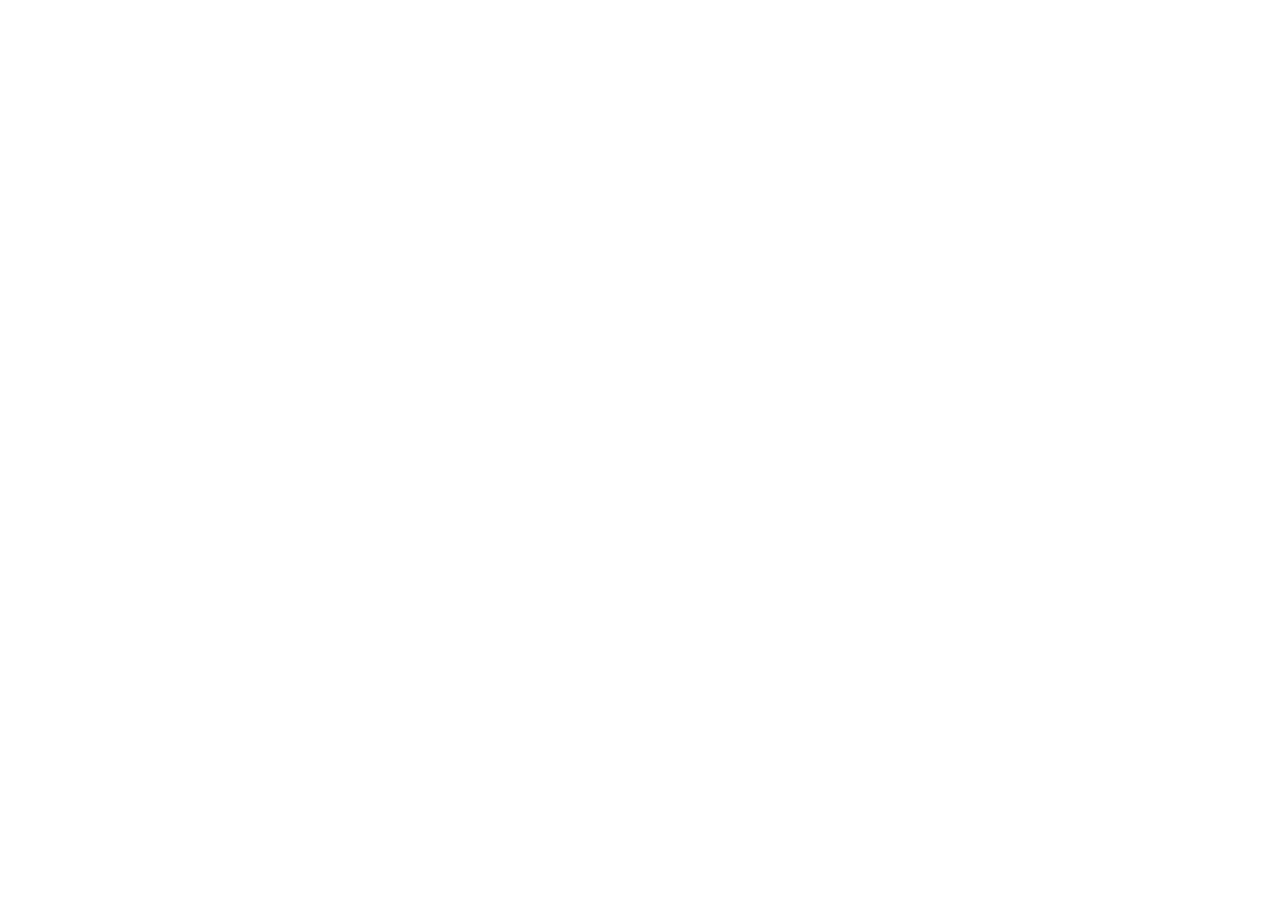
==== Admin.html @ 84615192 "added project files" ====
<!DOCTYPE html>
<html lang="en">
<head>
    <meta charset="UTF-8">
    <meta name="viewport" content="width=device-width, initial-scale=1.0">
    <title>Admin | Asgardian Library</title>
    <link rel="stylesheet" href="Admin.css">
</head>
<body>
    <script src ="Admin.js"></script>
</body>
</html>
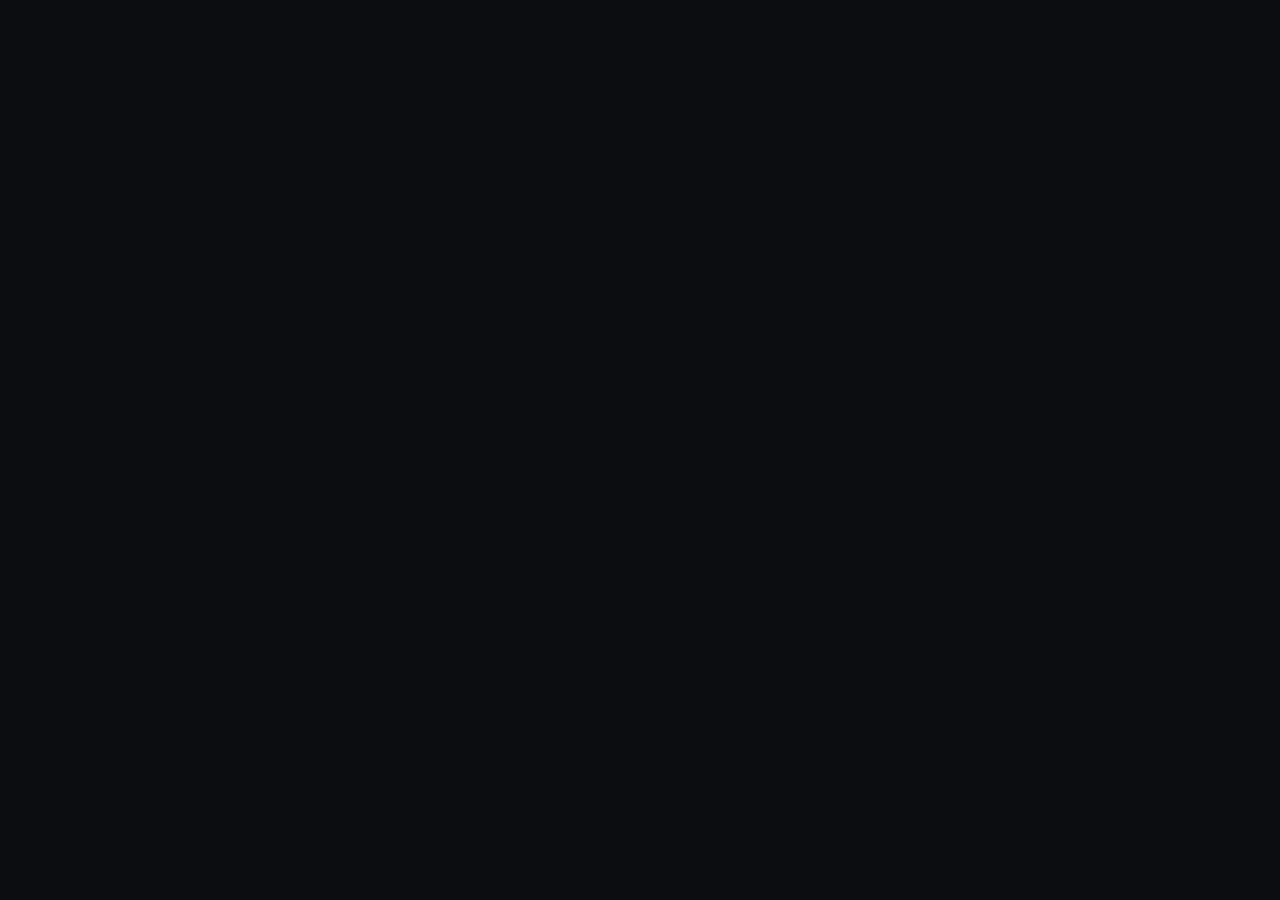
==== commit 0e959522: "new changes in the home and the main page" ====
--- a/Admin.html
+++ b/Admin.html
@@ -4,7 +4,7 @@
     <meta charset="UTF-8">
     <meta name="viewport" content="width=device-width, initial-scale=1.0">
     <title>Admin | Asgardian Library</title>
-    <link rel="stylesheet" href="Admin.css">
+    <link rel="stylesheet" href="Style.css">
 </head>
 <body>
     <script src ="Admin.js"></script>
--- a/Style.css
+++ b/Style.css
@@ -0,0 +1,92 @@
+:root {
+  --bg: #0c0d10;
+  --bg-soft: #121419;
+  --panel: #17191f;
+  --panel-light: #20232a;
+  --text: #f1eee7;
+  --muted: #aaa7a0;
+  --gold: #c7a76b;
+  --gold-light: #e1c990;
+  --line: rgba(255,255,255,.09);
+  --danger: #e57979;
+  --shadow: 0 25px 70px rgba(0,0,0,.45);
+}
+body {
+    background-color: var(--bg);
+    color: var(--text);
+    font-family: Georgia, "Times New Roman", serif;
+}
+a{
+    text-decoration: none;
+}
+.navBar{
+    height: 82px;
+    padding: 0 3%;
+    display: flex;
+    align-items: center;
+    justify-content: space-between;
+    border-bottom: 1px solid rgb(172, 169, 158);
+    background: rgba(12,13,16,0.9);
+    backdrop-filter: blur(14px);
+    position: sticky;
+    top: 0;
+    z-index: 20;
+}
+.navBar:hover{
+    border-bottom: 1px solid #c7a76b ;
+}
+
+.library_title{
+    display: flex;
+    align-items: center;
+    gap: 12px;
+    color: var(--text);
+    font-size: 22px;
+    font-weight: bold;
+    letter-spacing: .03em;
+}
+.brand_mark{
+    color: #c7a76b;
+    font-size: 30px;
+    margin-top: -4px;
+}
+
+.user_inditity{
+    display: flex;
+    align-items: center;
+    gap: 10px;
+}
+
+.btn {
+  border: 1px solid transparent;
+  border-radius: 6px;
+  padding: 11px 19px;
+  color: var(--text);
+  transition: .2s ease;
+}
+
+.loginBtn{
+    background: var(--gold);
+    color: #15130f;
+    font-weight: bold;
+    font-family: Georgia, "Times New Roman", serif;
+}
+
+.loginBtn:hover{
+    background: var(--gold-light);
+    transform: translateY(-2px);
+}
+
+.btn_loginBtn,.btn_king,.btn_favorites,.btn_personal{
+    text-decoration: none;
+    border: 1px solid transparent;
+    border-radius: 6px;
+    padding: 11px 19px;
+    color: white;
+    transition: .2s ease;
+    background-color:   rgba(12,13,16,0.9);}
+    .btn_loginBtn:hover,.btn_king:hover,.btn_favorites:hover,.btn_personal:hover{
+    transform: translateY(-2px);
+    background-color:  #c7a76b;
+}
+
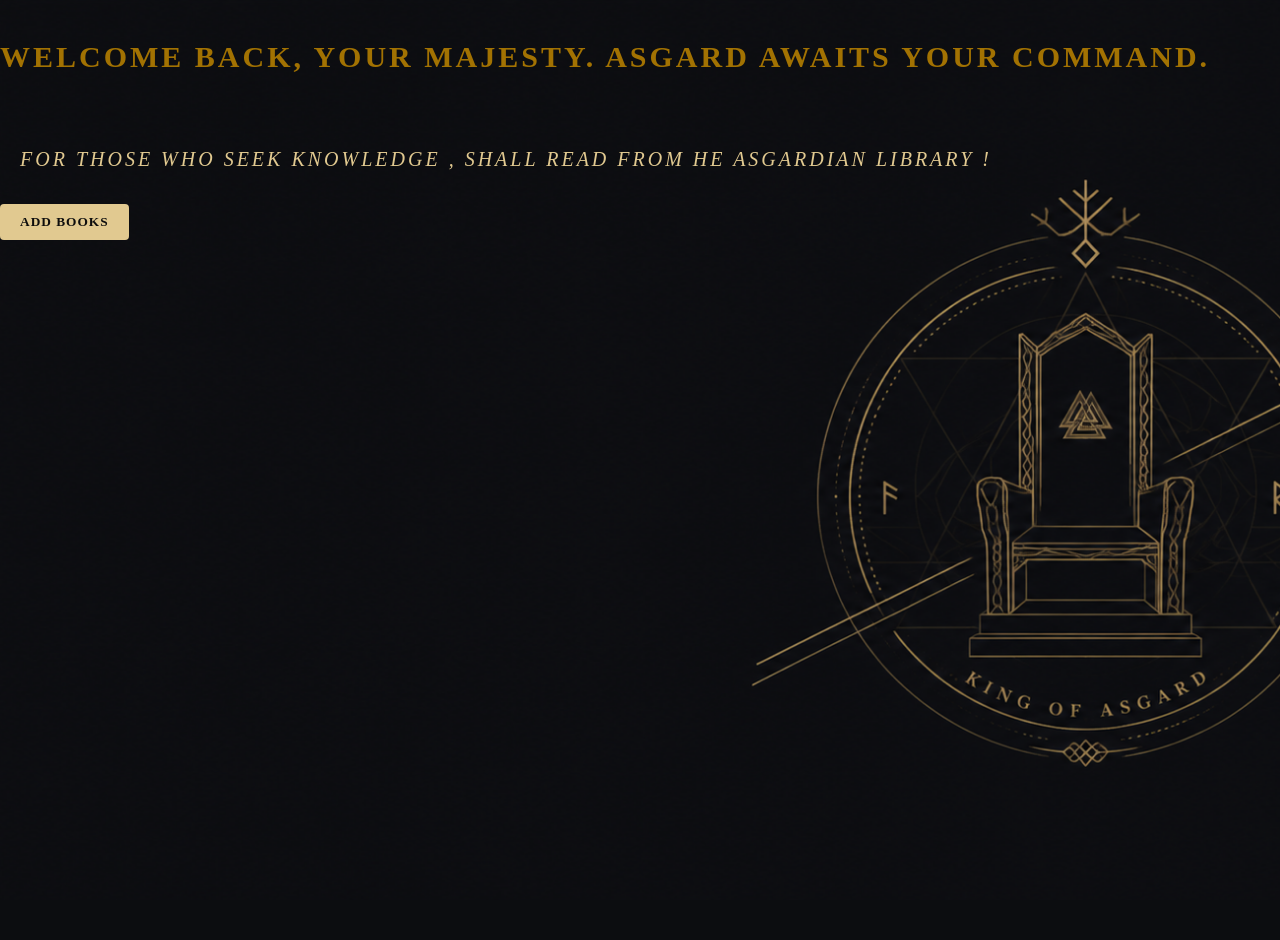
==== commit 7e28012f: "some shitty design" ====
--- a/Admin.html
+++ b/Admin.html
@@ -6,7 +6,38 @@
     <title>Admin | Asgardian Library</title>
     <link rel="stylesheet" href="Style.css">
 </head>
-<body>
+<body id="admin_body">
+
+<h4 style="font-family: Georgia, 'Times New Roman', Times, serif;
+color: #a27202;
+  font-size: 30px;
+  font-weight: 700;
+  font-display: block ;
+  text-transform: uppercase;
+  letter-spacing: 3px;">
+Welcome back, Your Majesty. Asgard awaits your command.<br><br>
+
+</h4>
+<h5 style="font-family: Georgia, 'Times New Roman', Times, serif; color: var(--gold-color, #e1c990); font-size: 20px;margin-left: 20px; font-style: oblique; font-weight: 70; text-transform: uppercase; letter-spacing: 3px;">
+ For Those Who Seek Knowledge , Shall read from he Asgardian Library !
+</h5>
+
+<button onclick="toggleRealmTheme()" style="
+  padding: 10px 20px;
+  background-color: #e1c990;
+  color: #0d0d0d;
+  border: none;
+  border-radius: 4px;
+  font-family: Georgia, serif;
+  font-weight: bold;
+  cursor: pointer;
+  text-transform: uppercase;
+  letter-spacing: 1px;
+">
+add books
+</button>
+
+
     <script src ="Admin.js"></script>
 </body>
 </html>
--- a/Style.css
+++ b/Style.css
@@ -1,92 +1,1260 @@
+/* =========================================================
+   1. ROOT VARIABLES
+   ========================================================= */
+
 :root {
-  --bg: #0c0d10;
-  --bg-soft: #121419;
-  --panel: #17191f;
-  --panel-light: #20232a;
-  --text: #f1eee7;
-  --muted: #aaa7a0;
-  --gold: #c7a76b;
-  --gold-light: #e1c990;
-  --line: rgba(255,255,255,.09);
-  --danger: #e57979;
-  --shadow: 0 25px 70px rgba(0,0,0,.45);
+    --bg: #0c0d10;
+    --bg-soft: #121419;
+    --panel: #17191f;
+    --panel-light: #20232a;
+    --text: #f1eee7;
+    --muted: #aaa7a0;
+    --gold: #c7a76b;
+    --gold-light: #e1c990;
+    --line: rgba(255, 255, 255, .09);
+    --danger: #e57979;
+    --shadow: 0 25px 70px rgba(0, 0, 0, .45);
+}
+
+
+#username{
+    color: #c7a76b ; 
+    font-family: Georgia, 
+    'Times New Roman', Times, serif; 
+    margin-bottom: -40px;
+    margin-left: 390px;
+     font-size: 32px; 
+     border-radius: 20px;
+     border-color: #c7a76b;
+    display: block;
+}
+#Email{
+    color: #c7a76b ; 
+    font-family: Georgia, 
+    'Times New Roman', Times, serif; 
+    margin-bottom: -40px;
+    margin-left: 390px;
+     font-size: 32px; 
+     border-radius: 20px;
+     border-color: #c7a76b;
+    display: block;
+}
+.box_info_personal{
+    margin-top: 8px;
+    margin-left: 570px;
+    height: auto ;
+        width: 360px;
+    padding: 10px 15px;
+    border: 1px solid #966b00;
+    border-radius: 3px;
+    background: #111214;
+    color: #5c4009;
+    font-family: Georgia, serif
+}
+#admin_body{
+    width: 100%;
+  min-height: 100vh;
+  background-image: 
+    linear-gradient(rgba(0, 0, 0, 0.4), rgba(0, 0, 0, 0.6));
+     background-size: cover;
+    background-position: center;
+    background-repeat: no-repeat;
+    background-attachment: fixed;
+    background-image: url("material/ChatGPT Image Aug 19, 2026, 08_58_14 PM.png");
+}
+.personal_info_page{
+
+    background-image:url("material/new personal.png");
+    background-size: cover;
+    background-position: center;
+    background-repeat: no-repeat;
+    background-attachment: fixed;
 }
 body {
+    margin: 0;
     background-color: var(--bg);
     color: var(--text);
     font-family: Georgia, "Times New Roman", serif;
 }
-a{
+
+a {
     text-decoration: none;
 }
-.navBar{
+
+.navBar {
     height: 82px;
     padding: 0 3%;
+
     display: flex;
     align-items: center;
     justify-content: space-between;
-    border-bottom: 1px solid rgb(172, 169, 158);
-    background: rgba(12,13,16,0.9);
+
+    border-bottom: 1px solid var(--line);
+    background: rgba(12, 13, 16, 0.4);
     backdrop-filter: blur(14px);
+
     position: sticky;
     top: 0;
     z-index: 20;
-}
-.navBar:hover{
-    border-bottom: 1px solid #c7a76b ;
-}
-
-.library_title{
+
+    transition: 0.4s ease;
+}
+
+.navBar:hover {
+    border-bottom: 1px solid var(--gold-light);
+}
+
+.library_title {
     display: flex;
     align-items: center;
     gap: 12px;
+
     color: var(--text);
     font-size: 22px;
     font-weight: bold;
-    letter-spacing: .03em;
-}
-.brand_mark{
+    letter-spacing: 0.03em;
+}
+
+.brand_mark {
     color: #c7a76b;
     font-size: 30px;
     margin-top: -4px;
 }
 
-.user_inditity{
+.user_inditity {
     display: flex;
     align-items: center;
     gap: 10px;
 }
 
+
+/* Navbar buttons container */
+
+.nav-actions {
+    display: flex;
+    align-items: center;
+    gap: 12px;
+    padding: 10px;
+}
+
+
+/* Circular navbar buttons */
+
+.nav-btn {
+    width: 44px;
+    height: 44px;
+
+    border-radius: 50%;
+    border: 1px solid #222226;
+
+    background-color: transparent;
+    color: #e0e0e0;
+
+    display: flex;
+    align-items: center;
+    justify-content: center;
+
+    cursor: pointer;
+    outline: none;
+
+    transition:
+        border-color 0.25s ease,
+        color 0.25s ease,
+        box-shadow 0.25s ease;
+}
+
+.nav-icon {
+    width: 18px;
+    height: 18px;
+}
+
+.nav-btn:hover {
+    border-color: #f3cf7a;
+    color: #f3cf7a;
+    box-shadow: 0 0 8px rgba(243, 207, 122, 0.15);
+}
+
+
+/* =========================================================
+   5. GENERAL BUTTONS
+   ========================================================= */
+
 .btn {
-  border: 1px solid transparent;
-  border-radius: 6px;
-  padding: 11px 19px;
-  color: var(--text);
-  transition: .2s ease;
-}
-
-.loginBtn{
+    border: 1px solid transparent;
+    border-radius: 6px;
+    padding: 11px 19px;
+    color: var(--text);
+    transition: .2s ease;
+}
+
+
+/* Login button */
+
+.loginBtn {
     background: var(--gold);
     color: #15130f;
+
     font-weight: bold;
     font-family: Georgia, "Times New Roman", serif;
 }
 
-.loginBtn:hover{
+.loginBtn:hover {
     background: var(--gold-light);
-    transform: translateY(-2px);
-}
-
-.btn_loginBtn,.btn_king,.btn_favorites,.btn_personal{
+    transform: translateY(-1px);
+}
+
+.registerBtn {
+    background: var(--gold);
+    color: #15130f;
+
+    font-weight: bold;
+    font-family: Georgia, "Times New Roman", serif;
+}
+
+.registerBtn:hover {
+    background: var(--gold-light);
+    transform: translateY(-1px);
+}
+
+.king {
+    background: transparent;
+    border-color: var(--line);
+
+    font-family: Georgia, "Times New Roman", serif;
+    letter-spacing: 0.8px;
+}
+
+.king:hover {
+    border-color: var(--gold);
+    color: var(--gold-light);
+    transform: translateY(-1px);
+}
+
+.buttons {
+    display: flex;
+    justify-content: center;
+    gap: 50px;
+}
+
+.btn_loginBtn {
     text-decoration: none;
     border: 1px solid transparent;
     border-radius: 6px;
+
     padding: 11px 19px;
-    color: white;
-    transition: .2s ease;
-    background-color:   rgba(12,13,16,0.9);}
-    .btn_loginBtn:hover,.btn_king:hover,.btn_favorites:hover,.btn_personal:hover{
+
+    color: #15130f;
+    background-color: var(--gold);
+
+    font-family: Georgia, "Times New Roman", serif;
+    font-weight: bold;
+
+    margin-left: 390px;
+    margin-bottom: 2px;
+
+    transition: 0.2s ease;
+}
+
+
+.btn_loginBtn:hover {
+    color: #15130f;
+    background-color: var(--gold-light);
+    transform: translateY(-1px);
+}
+
+
+
+
+/* =========================================================
+6. MAIN PAGE / HERO
+========================================================= */
+
+.hero {
+    margin-top: 80px;
+    margin-left: 120px;
+
+    font-size: 40px;
+
+    display: flex;
+}
+
+.golden_txt {
+    color: var(--gold);
+
+    font-family: Arial, sans-serif;
+    font-size: 0.72rem;
+
+    letter-spacing: 0.22em;
+    font-weight: 700;
+}
+
+.main_heading {
+    margin-top: 0;
+
+    color: var(--text);
+
+    font-size: 100px;
+    font-weight: bold;
+
+    letter-spacing: -3px;
+}
+
+h1 span {
+    color: var(--gold);
+}
+
+.hero-text {
+    margin-top: -40px;
+
+    color: var(--muted);
+    font-size: 16px;
+}
+
+
+/* Mjolnir */
+
+.mjolnir_img {
+    width: 550px;
+    height: 550px;
+
+    margin-top: 0;
+    margin-left: 70px;
+
+    animation: fadeIn 2s ease-in-out;
+
+    transform: rotate(-15deg);
+}
+
+
+/* Explore button */
+
+.ExploreBtn {
+    display: inline-block;
+
+    text-decoration: none;
+
+    padding: 14px 24px;
+    margin-bottom: 100px;
+}
+
+
+/* =========================================================
+7. HOOK SECTION
+   ========================================================= */
+
+.hook {
+    max-width: 100%;
+
+    box-sizing: border-box;
+
+    display: flex;
+
+    margin-bottom: 100px;
+
+    background-color: var(--bg-soft);
+
+    border-top: 1px solid var(--line);
+    border-bottom: 1px solid var(--line);
+}
+
+.hook h2 {
+    margin-top: 5px;
+    margin-left: 100px;
+    margin-right: 0;
+    margin-bottom: 60px;
+
+    font-size: 40px;
+}
+
+.hook p {
+    margin: 60px 100px 0;
+}
+
+.hook_right {
+    flex: 1;
+    min-width: 0;
+
+    padding-top: 40px;
+    padding-left: 200px;
+
+    color: var(--muted);
+
+    font-size: 16px;
+    word-spacing: 2px;
+}
+
+
+/* =========================================================
+8. LOGIN PAGE
+========================================================= */
+
+#login_page {
+    animation: fadeIn 1.5s ease-in;
+
+    background-image:
+        linear-gradient(rgba(0, 0, 0, 0.5)),
+        url("material/LogIN.BG.jpeg");
+}
+
+/* Login header */
+
+.login_header {
+    color: var(--gold);
+
+    font-family: Georgia, "Times New Roman", serif;
+    font-size: 70px;
+    font-weight: 70;
+    text-align: center;
+}
+
+
+/* Login information container */
+
+.login_info {
+    margin-top: 100px;
+    text-align: center;
+}
+
+
+/* Login form */
+
+.login {
+    border-radius: 6px;
+}
+
+.login_main {
+
+    margin-left: 70px;
+    margin-top: -10px;
+
+    padding: 10px 36px;
+
+    border: 1px solid var(--gold);
+    border-radius: 10px;
+
+    box-sizing: border-box;
+
+    background-color: rgba(0, 0, 0, .5);
+    color: var(--gold);
+
+    font-family: Georgia, "Times New Roman", serif;
+    font-size: 15px;
+
+    transition: 0.2s ease;
+}
+
+.login_main:hover {
+    background-color: var(--gold);
+    color: var(--bg);
     transform: translateY(-2px);
-    background-color:  #c7a76b;
-}
-
+}
+
+
+/* Email and password labels */
+
+#text_email,
+#text_pass {
+    color: var(--gold-light);
+
+    font-family: Georgia, "Times New Roman", serif;
+    font-size: 20px;
+    font-weight: 100;
+
+    margin-right: 200px;
+}
+
+#text_pass {
+    margin-left: 30px;
+}
+
+
+/* Email and password inputs */
+
+#email,
+#pass {
+    font-size: 15px;
+
+    background-color: var(--bg);
+
+    border: 1px solid var(--muted);
+
+    border-radius: 10px;
+
+    padding: 10px 36px;
+
+    box-sizing: border-box;
+
+    color: var(--gold);
+
+    transition: 0.2s ease;
+
+    margin-top: 10px;
+}
+
+
+/* Submit button */
+
+#sub_btn {
+    padding: 10px 36px;
+
+    border: 1px solid var(--gold);
+    border-radius: 10px;
+
+    box-sizing: border-box;
+
+    background-color: var(--gold);
+    color: var(--bg);
+
+    font-family: Georgia, "Times New Roman", serif;
+    font-size: 15px;
+    font-weight: bold;
+
+    transition: 0.2s ease;
+
+    margin-top: 50px;
+}
+
+
+/* Login hover effects */
+
+#email:hover,
+#pass:hover,
+#sub_btn:hover {
+    border-color: var(--gold-light);
+    transform: translateY(-1px);
+    background-color: var(--gold-light);
+}
+
+#email:hover,
+#pass:hover{
+    background-color: var(--bg);
+}
+
+
+.nav-actions {
+    display: flex;
+    align-items: center;
+    gap: 12px;
+    /* Matches your navbar dark background */
+    padding: 10px;
+}
+
+/* Circular Icon Button Default State */
+.nav-btn {
+    width: 44px;
+    height: 44px;
+    border-radius: 50%;
+    background-color: transparent;
+    border: 1px solid #222226;
+    /* Subtle dark border when inactive */
+    color: #e0e0e0;
+    /* Default off-white icon color */
+    display: flex;
+    align-items: center;
+    justify-content: center;
+    cursor: pointer;
+    outline: none;
+    transition: 0.2s ease;
+}
+
+.nav-icon {
+    width: 18px;
+    height: 18px;
+}
+
+/* Gold Hover State */
+.nav-btn:hover {
+    border-color: #f3cf7a;
+    /* Asgardian gold border color */
+    color: #f3cf7a;
+    /* Icon color turns gold */
+    box-shadow: 0 0 8px rgba(243, 207, 122, 0.15);
+    /* Soft gold glow */
+}
+
+
+
+/* =========================================================
+9. register page style
+========================================================= */
+
+
+.register-overlay {
+    animation: fadeIn 1.5s ease-in;
+    width: 100%;
+    height: 100vh;
+    background-image: url("Material/LogIN.BG.jpeg");
+    background-size: cover;
+    background-position: center;
+    display: flex;
+    justify-content: center;
+    align-items: center;
+}
+
+.register-box {
+    width: 400px;
+    padding: 35px;
+    color: var(--text);
+    background-color: rgba(0, 0, 0, 0.8);
+    border-radius: 10px;
+    box-shadow: var(--shadow);
+}
+
+.register-sub {
+    color: var(--gold-light);
+    font-size: 14px;
+    font-weight: bold;
+
+    letter-spacing: 2px;
+    margin-bottom: 15px;
+}
+
+.register-box h1 {
+    font-size: 40px;
+    margin-bottom: 15px;
+}
+
+.register-desc {
+    color: var(--muted);
+    font-size: 13px;
+    margin-bottom: 25px;
+}
+
+.register-box label {
+    display: block;
+    margin-bottom: 5px;
+
+    font-size: 14px;
+    font-weight: bold;
+}
+
+.register_email, .register_pass, .register_name {
+    width: 100%;
+    height: 40px;
+
+    margin-bottom: 15px;
+    padding: 0 10px;
+
+    background-color: var(--bg-soft);
+    color: var(--text);
+
+    border: 1px solid var(--line);
+    border-radius: 10px;
+
+    box-sizing: border-box;
+
+    transition: 0.2s ease;
+}
+
+.register-box input:hover {
+    outline: none;
+    border-color: var(--gold);
+    transform: translateY(-2px);
+}
+
+.register-submit {
+    width: 100%;
+    height: 42px;
+
+    background-color: var(--gold);
+    color: #15130f;
+
+    border: none;
+    border-radius: 5px;
+
+    font-weight: bold;
+
+    transition: 0.2s ease;
+}
+
+.register-submit:hover {
+    background-color: var(--gold-light);
+    transform: translateY(-2px);
+}
+
+.register-login{
+    color: var(--text);
+}
+
+.register-login a{
+    color: var(--gold-light);
+}
+
+.register_main {
+
+    margin-left: -500px;
+
+    padding: 10px 36px;
+
+    border: 1px solid var(--gold);
+    border-radius: 10px;
+
+    box-sizing: border-box;
+
+    background-color: rgba(0, 0, 0, .5);
+    color: var(--gold);
+
+    font-family: Georgia, "Times New Roman", serif;
+    font-size: 15px;
+
+    transition: 0.2s ease;
+}
+
+.register_main:hover {
+    background-color: var(--gold);
+    color: var(--bg);
+    transform: translateY(-2px);
+}
+
+/* =========================================================
+   9. FAVORITES PAGE STYLE
+   ========================================================= */
+
+.Favorites_Page {
+    animation: fadeIn 1.5s ease-in;
+
+    background-image:
+        linear-gradient(rgba(0, 0, 0, 0.5)),
+        url("material/favorites_bgimg.jpeg");
+
+    background-size: auto;
+    
+}
+
+
+.favorites_txt {
+    width: 100%;
+    margin-top: 60px;
+}
+
+
+.favorite_title {
+    font-size: 50px;
+    margin-top: 10px;
+}
+
+
+.Favorites_home {
+    margin-left: 100px;
+
+    padding: 10px 36px;
+
+    border: 1px solid var(--gold);
+    border-radius: 10px;
+
+    box-sizing: border-box;
+
+    background-color: rgba(0, 0, 0, .5);
+
+    color: var(--gold);
+
+    font-family: Georgia, "Times New Roman", serif;
+    font-size: 15px;
+
+    transition: 0.2s ease;
+}
+
+
+.Favorites_home:hover {
+    background-color: var(--gold);
+    color: var(--bg);
+
+    transform: translateY(-2px);
+}
+
+
+/* =========================================================
+   FAVORITES CONTAINER
+   ========================================================= */
+
+#favorites_container {
+    display: flex;
+    flex-wrap: wrap;
+
+    gap: 30px;
+
+    margin: 60px 6%;
+
+    justify-content: center;
+}
+
+
+/* Favorite books */
+
+#favorites_container .book-card {
+    flex: 0 0 190px;
+}
+
+
+/* Remove button */
+
+#favorites_container .favorite-button {
+    background: var(--gold);
+
+    color: var(--bg);
+
+    border-color: var(--gold);
+}
+
+
+#favorites_container .favorite-button:hover {
+    background: transparent;
+
+    color: var(--gold);
+}
+
+
+/* Empty favorites */
+
+.no-favorites {
+    font-family: Georgia, 'Times New Roman', Times, serif;
+
+    width: 100%;
+
+    text-align: center;
+
+    color: var(--muted);
+
+    font-size: 30px;
+
+    margin-top: 40px;
+}
+/* =========================================================
+10. FEATURED BOOK COLLECTION
+========================================================= */
+
+/* =========================================================
+   BOOK COLLECTION
+   ========================================================= */
+
+.collection {
+    padding: 105px 0 115px;
+    overflow: hidden;
+}
+
+.collection-heading {
+    max-width: 1180px;
+    margin: 0 auto 38px;
+    padding: 0 6%;
+
+    display: flex;
+    justify-content: space-between;
+    align-items: end;
+
+    gap: 32px;
+}
+
+.collection h2 {
+    margin: 8px 0 0;
+    font-size: clamp(34px, 4vw, 54px);
+    line-height: 1.04;
+}
+
+
+/* =========================================================
+   SLIDER BUTTONS
+   ========================================================= */
+
+.slider-controls {
+    display: flex;
+    gap: 10px;
+    flex-shrink: 0;
+}
+
+.slider-button {
+    width: 46px;
+    height: 46px;
+
+    border: 1px solid var(--line);
+    border-radius: 50%;
+
+    background: transparent;
+    color: var(--text);
+
+    font-size: 23px;
+
+    cursor: pointer;
+
+    transition: 0.25s ease;
+}
+
+.slider-button:hover,
+.slider-button:focus-visible {
+    border-color: var(--gold);
+    background: var(--gold);
+    color: var(--bg);
+    outline: none;
+}
+
+
+/* =========================================================
+   BOOK SLIDER
+   ========================================================= */
+
+.book-slider {
+    width: 100%;
+
+    overflow: hidden;
+
+    padding: 8px 6% 18px;
+
+    box-sizing: border-box;
+}
+
+
+/* THIS IS THE IMPORTANT PART */
+.book-track {
+    display: flex;
+    align-items: flex-start;
+
+    gap: 22px;
+
+    width: max-content;
+
+    will-change: transform;
+
+    transition: transform 750ms ease;
+}
+
+
+/* =========================================================
+   BOOK CARD
+   ========================================================= */
+
+.book-card {
+    position: relative;
+
+    flex: 0 0 190px;
+
+    margin: 0;
+
+    box-sizing: border-box;
+}
+
+
+/* =========================================================
+   BOOK LINK
+   ========================================================= */
+
+.book-link {
+    display: block;
+    text-decoration: none;
+}
+
+
+/* =========================================================
+   FAVORITE BUTTON
+   ========================================================= */
+
+.favorite-button {
+    position: absolute;
+
+    top: 11px;
+    right: 11px;
+
+    z-index: 2;
+
+    width: 32px;
+    height: 32px;
+
+    padding: 0;
+
+    border: 1px solid rgba(225, 201, 144, 0.45);
+    border-radius: 50%;
+
+    background: rgba(12, 13, 16, 0.58);
+    color: var(--gold-light);
+
+    font-size: 22px;
+    line-height: 1;
+
+    cursor: pointer;
+
+    transition: 0.2s ease;
+}
+
+.favorite-button:hover,
+.favorite-button:focus-visible {
+    background: var(--gold);
+    border-color: var(--gold);
+    color: var(--bg);
+
+    outline: none;
+}
+
+.favorite-button.is-favorite {
+    background: var(--gold);
+    border-color: var(--gold);
+    color: var(--bg);
+}
+
+
+/* =========================================================
+   BOOK COVER
+   ========================================================= */
+
+.book-cover {
+    position: relative;
+
+    height: 274px;
+
+    box-sizing: border-box;
+
+    padding: 23px 20px;
+
+    overflow: hidden;
+
+    border: 1px solid rgba(225, 201, 144, 0.28);
+
+    box-shadow:
+        12px 15px 26px rgba(0, 0, 0, 0.36);
+
+    transition:
+        transform 0.35s ease,
+        box-shadow 0.35s ease;
+}
+
+
+/* inner border */
+
+.book-cover::before {
+    content: "";
+
+    position: absolute;
+
+    inset: 7px;
+
+    border: 1px solid rgba(225, 201, 144, 0.25);
+
+    pointer-events: none;
+}
+
+
+/* decorative circle */
+
+.book-cover::after {
+    content: "";
+
+    position: absolute;
+
+    width: 180px;
+    height: 180px;
+
+    right: -65px;
+    bottom: -65px;
+
+    border: 1px solid rgba(225, 201, 144, 0.35);
+
+    border-radius: 50%;
+}
+
+
+/* hover */
+
+.book-card:hover .book-cover {
+    transform: translateY(-9px) rotate(-1.5deg);
+
+    box-shadow:
+        15px 24px 34px rgba(0, 0, 0, 0.5);
+}
+
+
+/* =========================================================
+   BOOK TEXT
+   ========================================================= */
+
+.book-rune,
+.book-kicker,
+.book-cover h3,
+.book-author {
+    position: relative;
+    z-index: 1;
+
+    display: block;
+}
+
+.book-rune {
+    color: var(--gold-light);
+
+    font-size: 30px;
+
+    margin-bottom: 22px;
+}
+
+.book-kicker,
+.book-author {
+    font:
+        700 8px Arial, sans-serif;
+
+    letter-spacing: 0.18em;
+
+    text-transform: uppercase;
+
+    color: rgba(241, 238, 231, 0.76);
+}
+
+.book-cover h3 {
+    margin: 13px 0 18px;
+
+    color: #f8f3e7;
+
+    font-size: 27px;
+
+    line-height: 0.96;
+}
+
+.book-author {
+    color: var(--gold-light);
+}
+
+.book-card > p {
+    margin: 15px 0 0;
+
+    font-size: 16px;
+
+    color: var(--text);
+}
+
+
+/* =========================================================
+   BOOK COLORS
+   ========================================================= */
+
+.book-odin .book-cover {
+    background: linear-gradient(145deg, #19232d, #071015);
+}
+
+.book-thor .book-cover {
+    background: linear-gradient(145deg, #652f22, #1b1011);
+}
+
+.book-loki .book-cover {
+    background: linear-gradient(145deg, #38503a, #101d16);
+}
+
+.book-yggdrasil .book-cover {
+    background: linear-gradient(145deg, #5e4e29, #21190d);
+}
+
+.book-valkyrie .book-cover {
+    background: linear-gradient(145deg, #4d3448, #1a111c);
+}
+
+.book-ragnarok .book-cover {
+    background: linear-gradient(145deg, #55413b, #180e0d);
+}
+
+
+/* Additional books */
+
+.book-freyja .book-cover {
+    background: linear-gradient(145deg, #4c304d, #18101b);
+}
+
+.book-heimdall .book-cover {
+    background: linear-gradient(145deg, #30465b, #0d151d);
+}
+
+.book-frigg .book-cover {
+    background: linear-gradient(145deg, #57404d, #1c1118);
+}
+
+.book-tyr .book-cover {
+    background: linear-gradient(145deg, #4f4431, #18150e);
+}
+
+.book-hel .book-cover {
+    background: linear-gradient(145deg, #352b40, #100e16);
+}
+
+.book-norns .book-cover {
+    background: linear-gradient(145deg, #3e3e56, #12121e);
+}
+
+.book-sif .book-cover {
+    background: linear-gradient(145deg, #4a532c, #11150c);
+}
+
+.book-jotun .book-cover {
+    background: linear-gradient(145deg, #453d39, #15110f);
+}
+
+
+/* =========================================================
+   MOBILE
+   ========================================================= */
+
+@media (max-width: 760px) {
+
+    .collection {
+        padding: 75px 0 85px;
+    }
+
+    .collection-heading {
+        align-items: start;
+    }
+
+    .collection h2 {
+        font-size: 34px;
+    }
+
+    .slider-controls {
+        display: none;
+    }
+
+    .book-slider {
+        padding-left: 6%;
+        padding-right: 6%;
+    }
+
+    .book-track {
+        gap: 18px;
+    }
+
+    .book-card {
+        flex-basis: 170px;
+    }
+
+    .book-cover {
+        height: 250px;
+    }
+}
+
+
+/* =========================================================
+   MESSAGE BOX
+   ========================================================= */
+
+#msg_box {
+    font-size: 14px;
+    font-weight: bold;
+
+    margin-bottom: 15px;
+
+    text-align: center;
+
+    min-height: 20px;
+}
+
+#msg_box.error-msg {
+    color: var(--danger);
+}
+
+#msg_box.success-msg {
+    color: var(--gold);
+}
+
+
+/* =========================================================
+   FADE IN
+   ========================================================= */
+
+@keyframes fadeIn {
+    0% {
+        opacity: 0;
+    }
+
+    100% {
+        opacity: 1;
+    }
+}
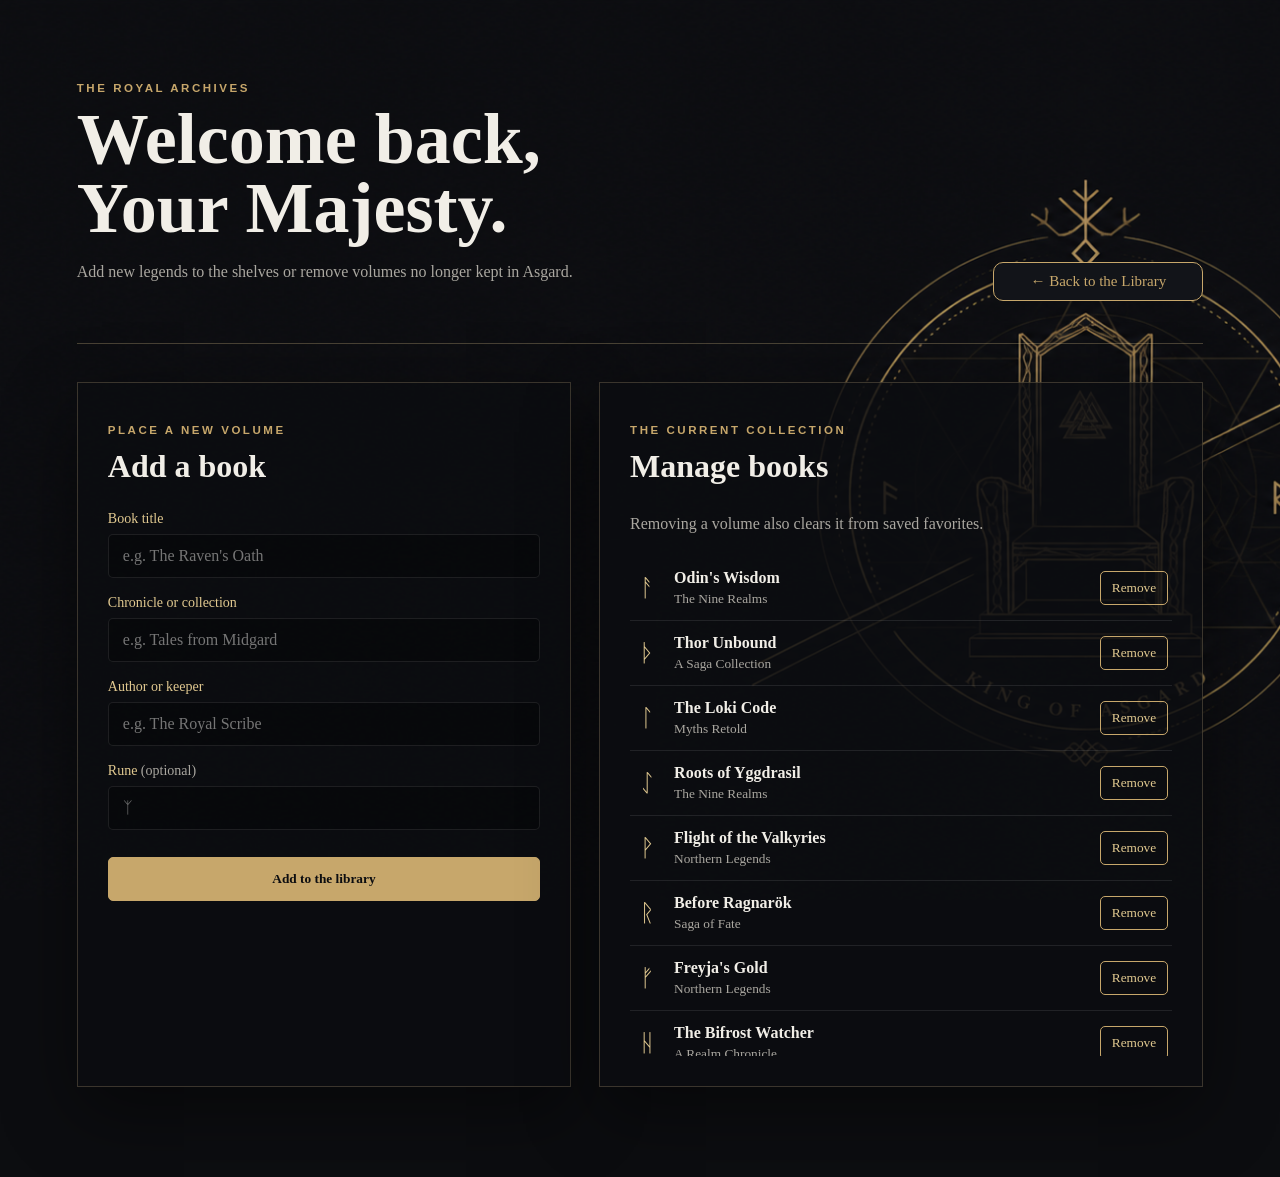
==== commit 5501264b: "fuck fullstack, front-end and back-end developers because they are fucked four times" ====
--- a/Admin.html
+++ b/Admin.html
@@ -1,43 +1,47 @@
-<!DOCTYPE html>
+<!doctype html>
 <html lang="en">
-<head>
-    <meta charset="UTF-8">
-    <meta name="viewport" content="width=device-width, initial-scale=1.0">
-    <title>Admin | Asgardian Library</title>
-    <link rel="stylesheet" href="Style.css">
-</head>
-<body id="admin_body">
+  <head>
+    <meta charset="UTF-8" />
+    <meta name="viewport" content="width=device-width, initial-scale=1.0" />
+    <title>King of Asgard | Asgardian Library</title>
+    <link rel="stylesheet" href="Style.css" />
+  </head>
+  <body id="admin_body">
+    <main class="admin-shell">
+      <header class="admin-hero">
+        <div>
+          <p class="golden_txt">THE ROYAL ARCHIVES</p>
+          <h1>Welcome back,<br />Your Majesty.</h1>
+          <p class="admin-intro">Add new legends to the shelves or remove volumes no longer kept in Asgard.</p>
+        </div>
+        <a class="Admin_home" href="Home.html">← Back to the Library</a>
+      </header>
 
-<h4 style="font-family: Georgia, 'Times New Roman', Times, serif;
-color: #a27202;
-  font-size: 30px;
-  font-weight: 700;
-  font-display: block ;
-  text-transform: uppercase;
-  letter-spacing: 3px;">
-Welcome back, Your Majesty. Asgard awaits your command.<br><br>
+      <section class="admin-grid" aria-label="Library management">
+        <form id="book-form" class="admin-panel">
+          <p class="golden_txt">PLACE A NEW VOLUME</p>
+          <h2>Add a book</h2>
+          <label for="book-title">Book title</label>
+          <input id="book-title" name="title" type="text" maxlength="60" required placeholder="e.g. The Raven's Oath" />
+          <label for="book-subtitle">Chronicle or collection</label>
+          <input id="book-subtitle" name="subtitle" type="text" maxlength="60" required placeholder="e.g. Tales from Midgard" />
+          <label for="book-author">Author or keeper</label>
+          <input id="book-author" name="author" type="text" maxlength="60" required placeholder="e.g. The Royal Scribe" />
+          <label for="book-rune">Rune <span>(optional)</span></label>
+          <input id="book-rune" name="rune" type="text" maxlength="3" placeholder="ᛉ" />
+          <button class="admin-submit" type="submit">Add to the library</button>
+          <p id="admin-message" class="admin-message" role="status" aria-live="polite"></p>
+        </form>
 
-</h4>
-<h5 style="font-family: Georgia, 'Times New Roman', Times, serif; color: var(--gold-color, #e1c990); font-size: 20px;margin-left: 20px; font-style: oblique; font-weight: 70; text-transform: uppercase; letter-spacing: 3px;">
- For Those Who Seek Knowledge , Shall read from he Asgardian Library !
-</h5>
-
-<button onclick="toggleRealmTheme()" style="
-  padding: 10px 20px;
-  background-color: #e1c990;
-  color: #0d0d0d;
-  border: none;
-  border-radius: 4px;
-  font-family: Georgia, serif;
-  font-weight: bold;
-  cursor: pointer;
-  text-transform: uppercase;
-  letter-spacing: 1px;
-">
-add books
-</button>
-
-
-    <script src ="Admin.js"></script>
-</body>
-</html>+        <section class="admin-panel admin-inventory">
+          <p class="golden_txt">THE CURRENT COLLECTION</p>
+          <h2>Manage books</h2>
+          <p class="admin-intro">Removing a volume also clears it from saved favorites.</p>
+          <ul id="admin-book-list" class="admin-book-list"></ul>
+        </section>
+      </section>
+    </main>
+    <script src="Library.js"></script>
+    <script src="Admin.js"></script>
+  </body>
+</html>
--- a/Style.css
+++ b/Style.css
@@ -1246,6 +1246,56 @@
 
 
 /* =========================================================
+    11. Admin style
+   ========================================================= */
+
+.admin_page{
+    display: flex;
+    justify-content: center;
+}
+
+.Admin_header{
+    margin: 70px 60px 0px;
+
+    font-size: 50px;
+    font-weight: bold;
+}
+
+h5{
+    margin-top: -40px;
+    margin-left: 140px;
+}
+
+.Admin_home {
+    margin-top: 50px;
+    margin-right: 50px;
+
+    padding: 10px 36px;
+
+    border: 1px solid var(--gold);
+    border-radius: 10px;
+
+    box-sizing: border-box;
+
+    background-color: var(--bg-soft);
+
+    color: var(--gold);
+
+    font-family: Georgia, "Times New Roman", serif;
+    font-size: 15px;
+
+    transition: 0.2s ease;
+
+}
+
+.Admin_home:hover {
+    background-color: var(--gold);
+    color: var(--bg);
+
+    transform: translateY(-2px);
+}
+
+/* =========================================================
    FADE IN
    ========================================================= */
 
@@ -1257,4 +1307,171 @@
     100% {
         opacity: 1;
     }
-}+}
+
+/* =========================================================
+   12. KING OF ASGARD ADMINISTRATION
+   ========================================================= */
+
+.admin-shell {
+    max-width: 1180px;
+    margin: 0 auto;
+    padding: 70px 6% 90px;
+}
+
+.admin-hero {
+    display: flex;
+    justify-content: space-between;
+    align-items: end;
+    gap: 30px;
+    padding-bottom: 42px;
+    border-bottom: 1px solid rgba(225, 201, 144, 0.28);
+}
+
+.admin-hero h1 {
+    margin: 10px 0;
+    font-size: clamp(42px, 6vw, 72px);
+    line-height: .96;
+}
+
+.admin-intro {
+    max-width: 500px;
+    color: var(--muted);
+    line-height: 1.6;
+}
+
+.Admin_home {
+    display: inline-block;
+    margin: 0;
+    white-space: nowrap;
+}
+
+.admin-grid {
+    display: grid;
+    grid-template-columns: minmax(280px, .9fr) minmax(360px, 1.1fr);
+    gap: 28px;
+    margin-top: 38px;
+}
+
+.admin-panel {
+    padding: 30px;
+    border: 1px solid rgba(225, 201, 144, 0.22);
+    background: rgba(12, 13, 16, .82);
+    box-shadow: var(--shadow);
+}
+
+.admin-panel h2 {
+    margin: 8px 0 26px;
+    font-size: 32px;
+}
+
+.admin-panel label {
+    display: block;
+    margin: 17px 0 7px;
+    color: var(--gold-light);
+    font-size: 14px;
+}
+
+.admin-panel label span {
+    color: var(--muted);
+}
+
+.admin-panel input {
+    width: 100%;
+    box-sizing: border-box;
+    padding: 12px 14px;
+    border: 1px solid var(--line);
+    border-radius: 5px;
+    background: rgba(0, 0, 0, .28);
+    color: var(--text);
+    font: inherit;
+}
+
+.admin-panel input:focus {
+    border-color: var(--gold);
+    outline: 2px solid rgba(199, 167, 107, .18);
+}
+
+.admin-submit,
+.remove-book {
+    border: 1px solid var(--gold);
+    border-radius: 5px;
+    cursor: pointer;
+    font-family: Georgia, "Times New Roman", serif;
+    transition: .2s ease;
+}
+
+.admin-submit {
+    width: 100%;
+    margin-top: 27px;
+    padding: 13px 18px;
+    background: var(--gold);
+    color: var(--bg);
+    font-weight: bold;
+}
+
+.admin-submit:hover {
+    background: var(--gold-light);
+    transform: translateY(-2px);
+}
+
+.admin-message {
+    min-height: 22px;
+    margin: 16px 0 0;
+    font-size: 14px;
+}
+
+.admin-book-list {
+    max-height: 500px;
+    margin: 20px 0 0;
+    padding: 0;
+    overflow-y: auto;
+    list-style: none;
+}
+
+.admin-book-item {
+    display: flex;
+    align-items: center;
+    gap: 14px;
+    padding: 13px 4px;
+    border-bottom: 1px solid var(--line);
+}
+
+.admin-book-rune {
+    width: 26px;
+    color: var(--gold-light);
+    font-size: 24px;
+    text-align: center;
+}
+
+.admin-book-details {
+    display: grid;
+    flex: 1;
+    gap: 4px;
+}
+
+.admin-book-details small {
+    color: var(--muted);
+}
+
+.remove-book {
+    padding: 8px 11px;
+    background: transparent;
+    color: var(--gold-light);
+}
+
+.remove-book:hover {
+    border-color: var(--danger);
+    color: var(--danger);
+}
+
+.book-custom .book-cover {
+    background: linear-gradient(145deg, #4c3a22, #17120b);
+}
+
+@media (max-width: 760px) {
+    .admin-shell { padding-top: 40px; }
+    .admin-hero { align-items: start; flex-direction: column; }
+    .admin-grid { grid-template-columns: 1fr; }
+    .admin-panel { padding: 22px; }
+}
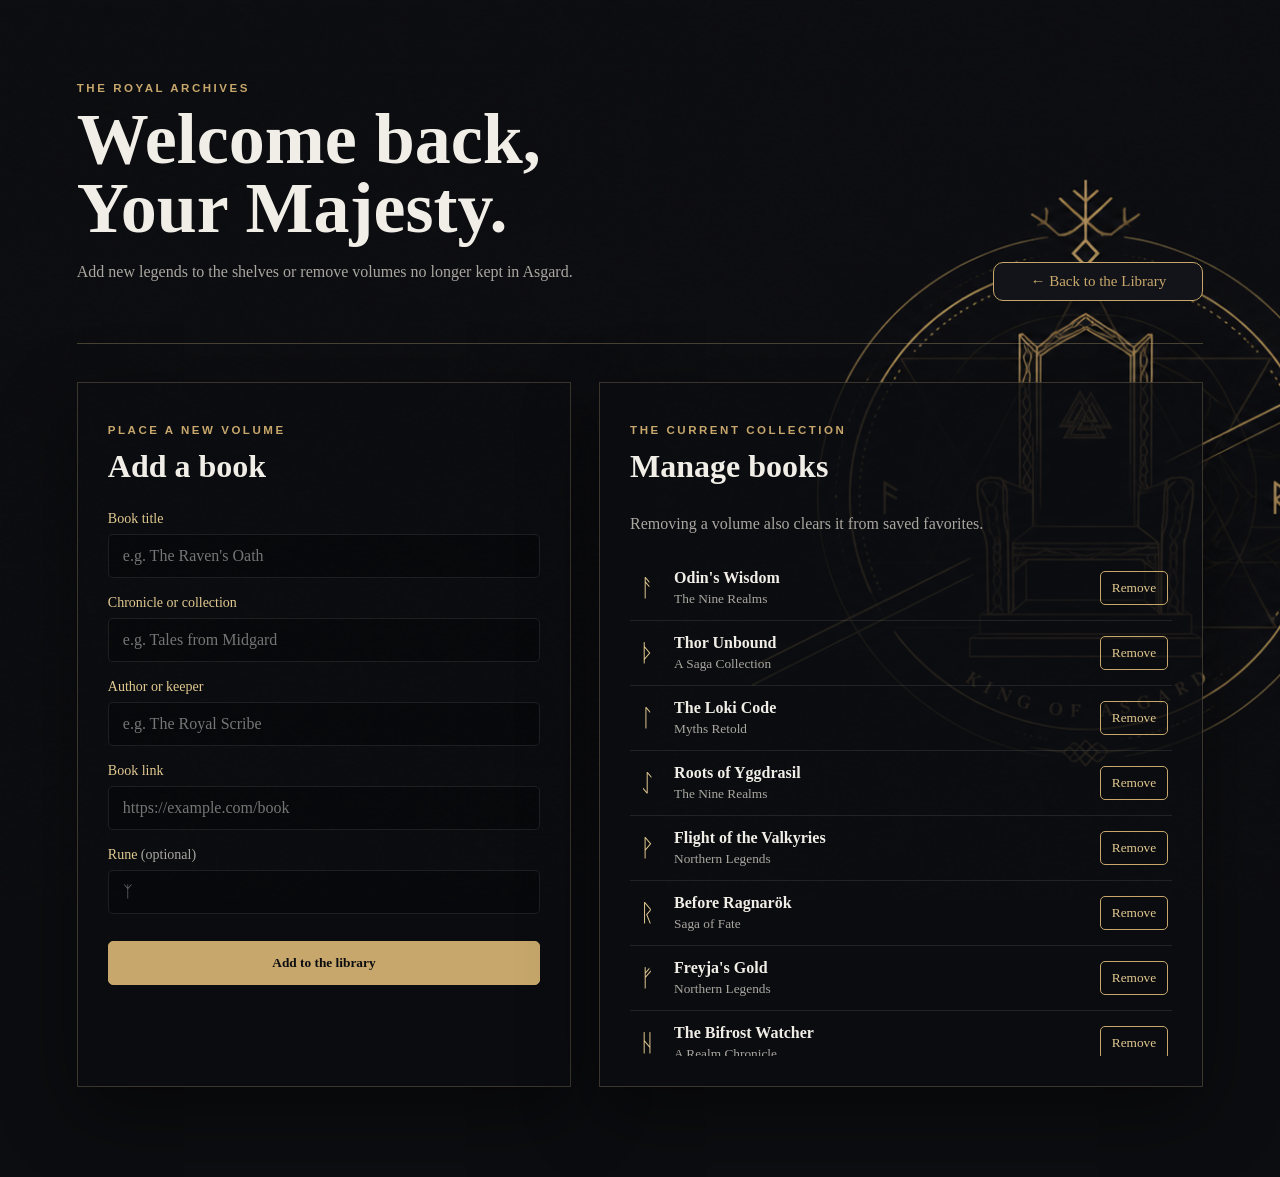
==== commit 9c67403c: "refined the library and added an extra requirement for the admin" ====
--- a/Admin.html
+++ b/Admin.html
@@ -27,6 +27,8 @@
           <input id="book-subtitle" name="subtitle" type="text" maxlength="60" required placeholder="e.g. Tales from Midgard" />
           <label for="book-author">Author or keeper</label>
           <input id="book-author" name="author" type="text" maxlength="60" required placeholder="e.g. The Royal Scribe" />
+          <label for="book-link">Book link</label>
+          <input id="book-link" name="link" type="url" required placeholder="https://example.com/book" />
           <label for="book-rune">Rune <span>(optional)</span></label>
           <input id="book-rune" name="rune" type="text" maxlength="3" placeholder="ᛉ" />
           <button class="admin-submit" type="submit">Add to the library</button>
--- a/Style.css
+++ b/Style.css
@@ -63,7 +63,7 @@
     background-image: url("material/ChatGPT Image Aug 19, 2026, 08_58_14 PM.png");
 }
 .personal_info_page{
-
+    animation: fadeIn 1.5s ease-in;
     background-image:url("material/new personal.png");
     background-size: cover;
     background-position: center;
